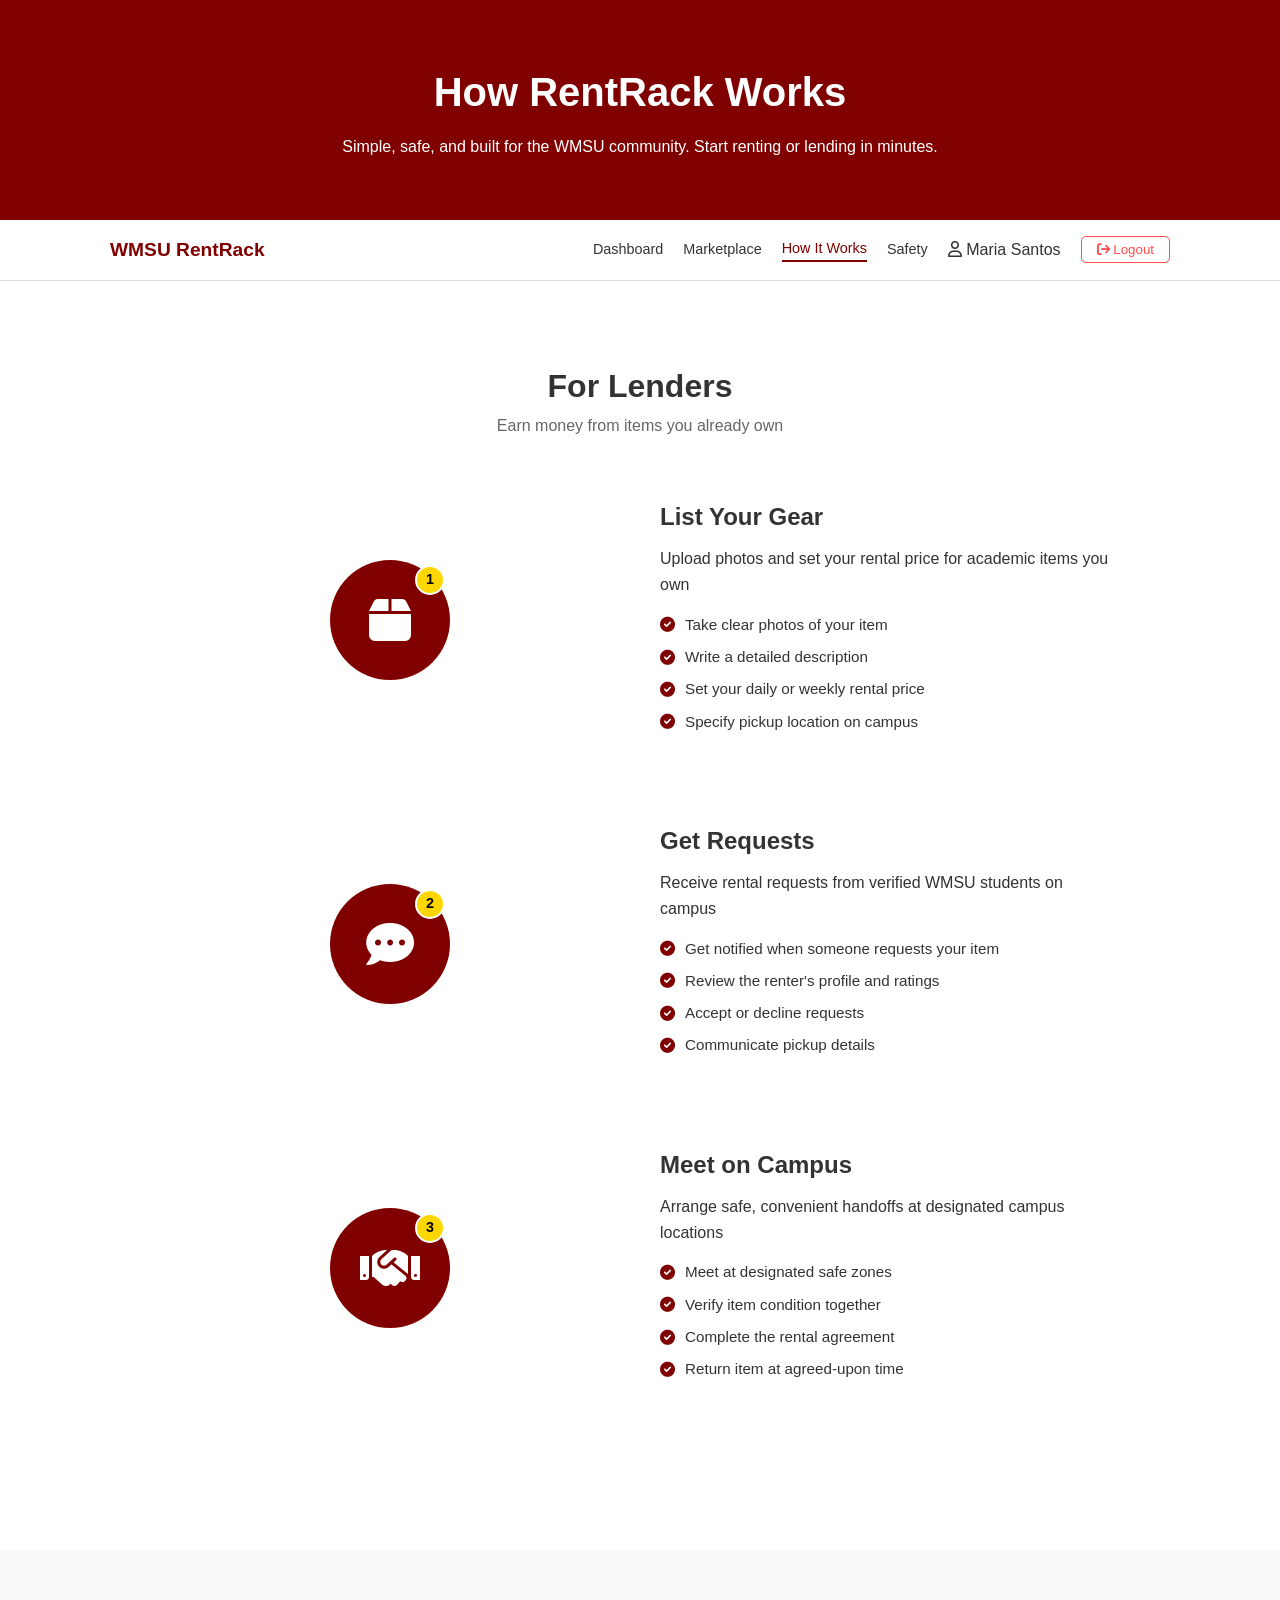
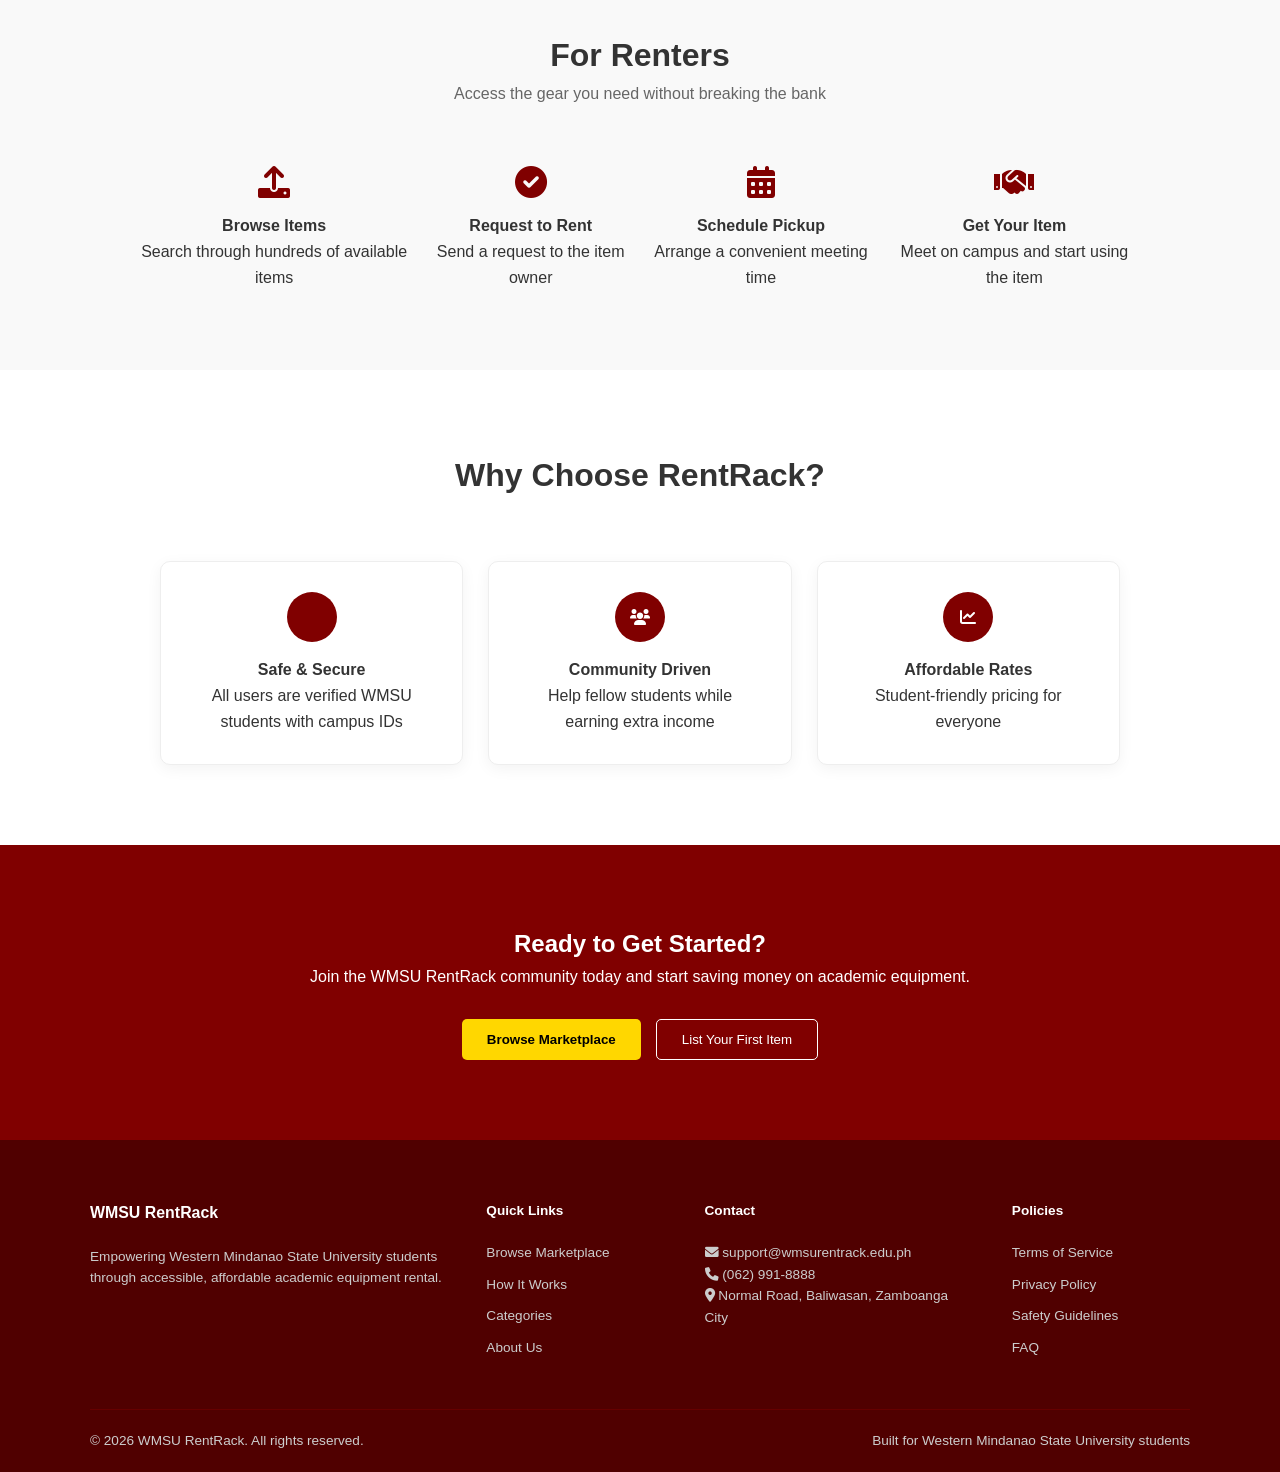
==== howitworks.html @ 35ff80a9 "Add files via upload" ====
<!DOCTYPE html>
<html lang="en">
<head>
    <meta charset="UTF-8">
    <meta name="viewport" content="width=device-width, initial-scale=1.0">
    <title>WMSU RentRack - How It Works</title>
    <link rel="stylesheet" href="howitworks.css">
    <link rel="stylesheet" href="https://cdnjs.cloudflare.com/ajax/libs/font-awesome/6.0.0/css/all.min.css">
</head>
<body>

    <header class="hero">
        <h1>How RentRack Works</h1>
        <p>Simple, safe, and built for the WMSU community. Start renting or lending in minutes.</p>
    </header>

    <nav class="navbar">
        <div class="nav-container">
            <span class="logo">WMSU RentRack</span>
            <div class="nav-links">
                <a href="#">Dashboard</a>
                <a href="#">Marketplace</a>
                <a href="#" class="active">How It Works</a>
                <a href="#">Safety</a>
                <span class="user-info"><i class="fa-regular fa-user"></i> Maria Santos</span>
                <button class="logout-btn"><i class="fa-solid fa-arrow-right-from-bracket"></i> Logout</button>
            </div>
        </div>
    </nav>

    <section class="section-container">
        <div class="section-header">
            <h2>For Lenders</h2>
            <p>Earn money from items you already own</p>
        </div>

        <div class="step-row">
            <div class="step-icon-container">
                <div class="circle-icon maroon">
                    <i class="fa-solid fa-box"></i>
                    <span class="step-number">1</span>
                </div>
            </div>
            <div class="step-content">
                <h3>List Your Gear</h3>
                <p>Upload photos and set your rental price for academic items you own</p>
                <ul class="check-list">
                    <li><i class="fa-solid fa-circle-check"></i> Take clear photos of your item</li>
                    <li><i class="fa-solid fa-circle-check"></i> Write a detailed description</li>
                    <li><i class="fa-solid fa-circle-check"></i> Set your daily or weekly rental price</li>
                    <li><i class="fa-solid fa-circle-check"></i> Specify pickup location on campus</li>
                </ul>
            </div>
        </div>

        <div class="step-row reverse">
            <div class="step-content">
                <h3>Get Requests</h3>
                <p>Receive rental requests from verified WMSU students on campus</p>
                <ul class="check-list">
                    <li><i class="fa-solid fa-circle-check"></i> Get notified when someone requests your item</li>
                    <li><i class="fa-solid fa-circle-check"></i> Review the renter's profile and ratings</li>
                    <li><i class="fa-solid fa-circle-check"></i> Accept or decline requests</li>
                    <li><i class="fa-solid fa-circle-check"></i> Communicate pickup details</li>
                </ul>
            </div>
            <div class="step-icon-container">
                <div class="circle-icon maroon">
                    <i class="fa-solid fa-comment-dots"></i>
                    <span class="step-number">2</span>
                </div>
            </div>
        </div>

        <div class="step-row">
            <div class="step-icon-container">
                <div class="circle-icon maroon">
                    <i class="fa-solid fa-handshake"></i>
                    <span class="step-number">3</span>
                </div>
            </div>
            <div class="step-content">
                <h3>Meet on Campus</h3>
                <p>Arrange safe, convenient handoffs at designated campus locations</p>
                <ul class="check-list">
                    <li><i class="fa-solid fa-circle-check"></i> Meet at designated safe zones</li>
                    <li><i class="fa-solid fa-circle-check"></i> Verify item condition together</li>
                    <li><i class="fa-solid fa-circle-check"></i> Complete the rental agreement</li>
                    <li><i class="fa-solid fa-circle-check"></i> Return item at agreed-upon time</li>
                </ul>
            </div>
        </div>
    </section>

    <section class="section-container gray-bg">
        <div class="section-header">
            <h2>For Renters</h2>
            <p>Access the gear you need without breaking the bank</p>
        </div>
        <div class="renter-steps">
            <div class="renter-step">
                <i class="fa-solid fa-upload maroon-text"></i>
                <h4>Browse Items</h4>
                <p>Search through hundreds of available items</p>
            </div>
            <div class="renter-step">
                <i class="fa-solid fa-circle-check maroon-text"></i>
                <h4>Request to Rent</h4>
                <p>Send a request to the item owner</p>
            </div>
            <div class="renter-step">
                <i class="fa-solid fa-calendar-days maroon-text"></i>
                <h4>Schedule Pickup</h4>
                <p>Arrange a convenient meeting time</p>
            </div>
            <div class="renter-step">
                <i class="fa-solid fa-handshake maroon-text"></i>
                <h4>Get Your Item</h4>
                <p>Meet on campus and start using the item</p>
            </div>
        </div>
    </section>

    <section class="section-container">
        <div class="section-header">
            <h2>Why Choose RentRack?</h2>
        </div>
        <div class="feature-cards">
            <div class="card">
                <div class="card-icon"><i class="fa-solid fa-shield-halved"></i></div>
                <h4>Safe & Secure</h4>
                <p>All users are verified WMSU students with campus IDs</p>
            </div>
            <div class="card">
                <div class="card-icon"><i class="fa-solid fa-users"></i></div>
                <h4>Community Driven</h4>
                <p>Help fellow students while earning extra income</p>
            </div>
            <div class="card">
                <div class="card-icon"><i class="fa-solid fa-chart-line"></i></div>
                <h4>Affordable Rates</h4>
                <p>Student-friendly pricing for everyone</p>
            </div>
        </div>
    </section>

    <section class="cta-section">
        <h2>Ready to Get Started?</h2>
        <p>Join the WMSU RentRack community today and start saving money on academic equipment.</p>
        <div class="cta-buttons">
            <button class="btn-gold">Browse Marketplace</button>
            <button class="btn-outline">List Your First Item</button>
        </div>
    </section>

    <footer class="footer">
        <div class="footer-grid">
            <div class="footer-col">
                <h3>WMSU RentRack</h3>
                <p>Empowering Western Mindanao State University students through accessible, affordable academic equipment rental.</p>
            </div>
            <div class="footer-col">
                <h4>Quick Links</h4>
                <ul>
                    <li><a href="#">Browse Marketplace</a></li>
                    <li><a href="#">How It Works</a></li>
                    <li><a href="#">Categories</a></li>
                    <li><a href="#">About Us</a></li>
                </ul>
            </div>
            <div class="footer-col">
                <h4>Contact</h4>
                <p><i class="fa-solid fa-envelope"></i> support@wmsurentrack.edu.ph</p>
                <p><i class="fa-solid fa-phone"></i> (062) 991-8888</p>
                <p><i class="fa-solid fa-location-dot"></i> Normal Road, Baliwasan, Zamboanga City</p>
            </div>
            <div class="footer-col">
                <h4>Policies</h4>
                <ul>
                    <li><a href="#">Terms of Service</a></li>
                    <li><a href="#">Privacy Policy</a></li>
                    <li><a href="#">Safety Guidelines</a></li>
                    <li><a href="#">FAQ</a></li>
                </ul>
            </div>
        </div>
        <div class="footer-bottom">
            <p>&copy; 2026 WMSU RentRack. All rights reserved.</p>
            <p>Built for Western Mindanao State University students</p>
        </div>
    </footer>

</body>
</html>
---- howitworks.css ----
/* General Reset */
* {
    margin: 0;
    padding: 0;
    box-sizing: border-box;
    font-family: 'Segoe UI', Tahoma, Geneva, Verdana, sans-serif;
}

:root {
    --maroon: #800000;
    --gold: #FFD700;
    --light-gray: #f9f9f9;
    --text-dark: #333;
    --text-muted: #666;
}

body {
    background-color: #fff;
    color: var(--text-dark);
    line-height: 1.6;
}

/* Hero Section */
.hero {
    background-color: var(--maroon);
    color: white;
    text-align: center;
    padding: 60px 20px;
}

.hero h1 {
    font-size: 2.5rem;
    margin-bottom: 10px;
}

/* Navbar */
.navbar {
    background: white;
    border-bottom: 1px solid #ddd;
    padding: 15px 0;
    position: sticky;
    top: 0;
    z-index: 1000;
}

.nav-container {
    max-width: 1100px;
    margin: 0 auto;
    display: flex;
    justify-content: space-between;
    align-items: center;
    padding: 0 20px;
}

.logo {
    color: var(--maroon);
    font-weight: bold;
    font-size: 1.2rem;
}

.nav-links {
    display: flex;
    align-items: center;
    gap: 20px;
}

.nav-links a {
    text-decoration: none;
    color: var(--text-dark);
    font-size: 0.9rem;
}

.nav-links a.active {
    color: var(--maroon);
    border-bottom: 2px solid var(--maroon);
}

.logout-btn {
    border: 1px solid #ff4d4d;
    color: #ff4d4d;
    background: none;
    padding: 5px 15px;
    border-radius: 5px;
    cursor: pointer;
}

/* Section Styling */
.section-container {
    max-width: 1000px;
    margin: 0 auto;
    padding: 80px 20px;
}

.section-header {
    text-align: center;
    margin-bottom: 60px;
}

.section-header h2 {
    font-size: 2rem;
    color: var(--text-dark);
}

.section-header p {
    color: var(--text-muted);
}

/* Step Rows (Lenders) */
.step-row {
    display: flex;
    align-items: center;
    justify-content: space-between;
    margin-bottom: 80px;
    gap: 40px;
}

.step-row.reverse {
    flex-direction: row-reverse;
}

.step-icon-container {
    flex: 1;
    display: flex;
    justify-content: center;
}

.step-content {
    flex: 1;
}

.step-content h3 {
    font-size: 1.5rem;
    margin-bottom: 10px;
}

.check-list {
    list-style: none;
    margin-top: 15px;
}

.check-list li {
    margin-bottom: 8px;
    display: flex;
    align-items: center;
    gap: 10px;
    font-size: 0.95rem;
}

.check-list i {
    color: var(--maroon);
}

/* Circle Icons */
.circle-icon {
    width: 120px;
    height: 120px;
    border-radius: 50%;
    display: flex;
    align-items: center;
    justify-content: center;
    position: relative;
    color: white;
    font-size: 3rem;
}

.maroon { background-color: var(--maroon); }

.step-number {
    position: absolute;
    top: 5px;
    right: 5px;
    background: var(--gold);
    color: black;
    width: 30px;
    height: 30px;
    border-radius: 50%;
    display: flex;
    align-items: center;
    justify-content: center;
    font-weight: bold;
    font-size: 0.9rem;
    border: 2px solid white;
}

/* For Renters Grid */
.gray-bg { background-color: var(--light-gray); max-width: 100%; }

.renter-steps {
    display: flex;
    justify-content: space-between;
    max-width: 1000px;
    margin: 0 auto;
    gap: 20px;
    text-align: center;
}

.renter-step i {
    font-size: 2rem;
    margin-bottom: 15px;
}

.maroon-text { color: var(--maroon); }

/* Why Choose Cards */
.feature-cards {
    display: flex;
    gap: 25px;
    justify-content: center;
}

.card {
    background: white;
    padding: 30px;
    border-radius: 10px;
    box-shadow: 0 4px 15px rgba(0,0,0,0.05);
    text-align: center;
    flex: 1;
    border: 1px solid #eee;
}

.card-icon {
    background: var(--maroon);
    color: white;
    width: 50px;
    height: 50px;
    border-radius: 50%;
    display: flex;
    align-items: center;
    justify-content: center;
    margin: 0 auto 15px;
}

/* CTA Section */
.cta-section {
    background-color: var(--maroon);
    color: white;
    text-align: center;
    padding: 80px 20px;
}

.cta-buttons {
    margin-top: 30px;
    display: flex;
    justify-content: center;
    gap: 15px;
}

.btn-gold {
    background-color: var(--gold);
    border: none;
    padding: 12px 25px;
    font-weight: bold;
    border-radius: 5px;
    cursor: pointer;
}

.btn-outline {
    background: none;
    border: 1px solid white;
    color: white;
    padding: 12px 25px;
    border-radius: 5px;
    cursor: pointer;
}

/* Footer */
.footer {
    background-color: #500000;
    color: #ccc;
    padding: 60px 20px 20px;
    font-size: 0.85rem;
}

.footer-grid {
    max-width: 1100px;
    margin: 0 auto;
    display: grid;
    grid-template-columns: 2fr 1fr 1.5fr 1fr;
    gap: 40px;
    margin-bottom: 40px;
}

.footer-col h3, .footer-col h4 {
    color: white;
    margin-bottom: 20px;
}

.footer-col ul { list-style: none; }
.footer-col ul li { margin-bottom: 10px; }
.footer-col a { color: #ccc; text-decoration: none; }

.footer-bottom {
    border-top: 1px solid #660000;
    padding-top: 20px;
    text-align: left;
    max-width: 1100px;
    margin: 0 auto;
    display: flex;
    justify-content: space-between;
}
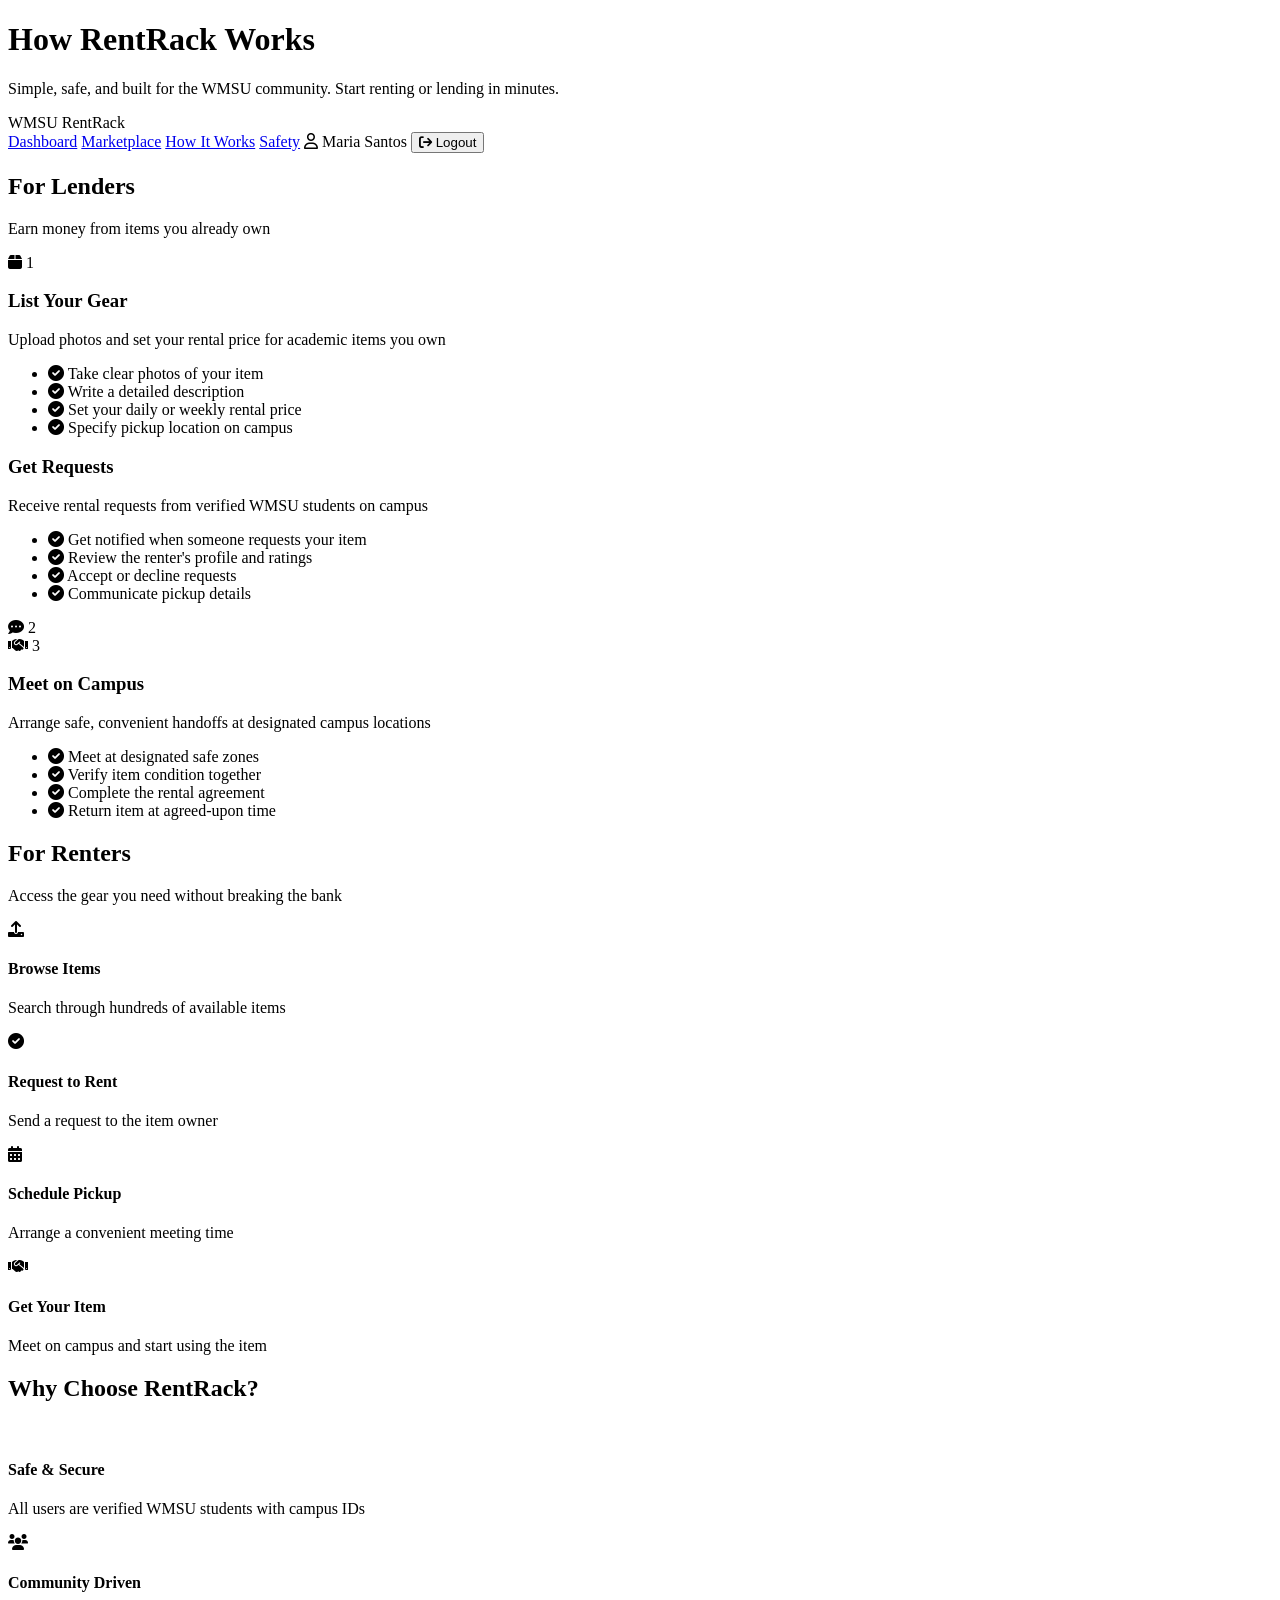
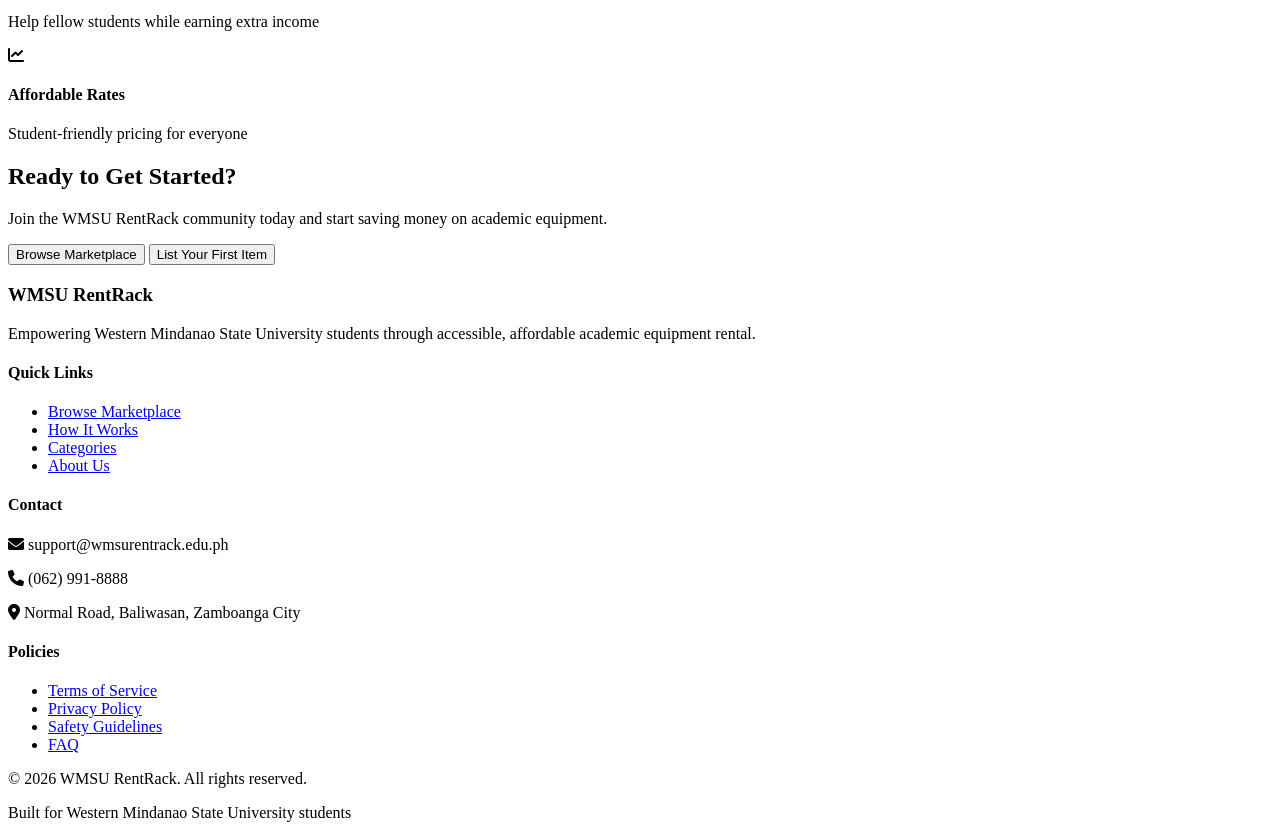
==== commit 5c359dd4: "Preliminary Version." ====
--- a/howitworks.html
+++ b/howitworks.html
@@ -1,194 +1,194 @@
-<!DOCTYPE html>
-<html lang="en">
-<head>
-    <meta charset="UTF-8">
-    <meta name="viewport" content="width=device-width, initial-scale=1.0">
-    <title>WMSU RentRack - How It Works</title>
-    <link rel="stylesheet" href="howitworks.css">
-    <link rel="stylesheet" href="https://cdnjs.cloudflare.com/ajax/libs/font-awesome/6.0.0/css/all.min.css">
-</head>
-<body>
-
-    <header class="hero">
-        <h1>How RentRack Works</h1>
-        <p>Simple, safe, and built for the WMSU community. Start renting or lending in minutes.</p>
-    </header>
-
-    <nav class="navbar">
-        <div class="nav-container">
-            <span class="logo">WMSU RentRack</span>
-            <div class="nav-links">
-                <a href="#">Dashboard</a>
-                <a href="#">Marketplace</a>
-                <a href="#" class="active">How It Works</a>
-                <a href="#">Safety</a>
-                <span class="user-info"><i class="fa-regular fa-user"></i> Maria Santos</span>
-                <button class="logout-btn"><i class="fa-solid fa-arrow-right-from-bracket"></i> Logout</button>
-            </div>
-        </div>
-    </nav>
-
-    <section class="section-container">
-        <div class="section-header">
-            <h2>For Lenders</h2>
-            <p>Earn money from items you already own</p>
-        </div>
-
-        <div class="step-row">
-            <div class="step-icon-container">
-                <div class="circle-icon maroon">
-                    <i class="fa-solid fa-box"></i>
-                    <span class="step-number">1</span>
-                </div>
-            </div>
-            <div class="step-content">
-                <h3>List Your Gear</h3>
-                <p>Upload photos and set your rental price for academic items you own</p>
-                <ul class="check-list">
-                    <li><i class="fa-solid fa-circle-check"></i> Take clear photos of your item</li>
-                    <li><i class="fa-solid fa-circle-check"></i> Write a detailed description</li>
-                    <li><i class="fa-solid fa-circle-check"></i> Set your daily or weekly rental price</li>
-                    <li><i class="fa-solid fa-circle-check"></i> Specify pickup location on campus</li>
-                </ul>
-            </div>
-        </div>
-
-        <div class="step-row reverse">
-            <div class="step-content">
-                <h3>Get Requests</h3>
-                <p>Receive rental requests from verified WMSU students on campus</p>
-                <ul class="check-list">
-                    <li><i class="fa-solid fa-circle-check"></i> Get notified when someone requests your item</li>
-                    <li><i class="fa-solid fa-circle-check"></i> Review the renter's profile and ratings</li>
-                    <li><i class="fa-solid fa-circle-check"></i> Accept or decline requests</li>
-                    <li><i class="fa-solid fa-circle-check"></i> Communicate pickup details</li>
-                </ul>
-            </div>
-            <div class="step-icon-container">
-                <div class="circle-icon maroon">
-                    <i class="fa-solid fa-comment-dots"></i>
-                    <span class="step-number">2</span>
-                </div>
-            </div>
-        </div>
-
-        <div class="step-row">
-            <div class="step-icon-container">
-                <div class="circle-icon maroon">
-                    <i class="fa-solid fa-handshake"></i>
-                    <span class="step-number">3</span>
-                </div>
-            </div>
-            <div class="step-content">
-                <h3>Meet on Campus</h3>
-                <p>Arrange safe, convenient handoffs at designated campus locations</p>
-                <ul class="check-list">
-                    <li><i class="fa-solid fa-circle-check"></i> Meet at designated safe zones</li>
-                    <li><i class="fa-solid fa-circle-check"></i> Verify item condition together</li>
-                    <li><i class="fa-solid fa-circle-check"></i> Complete the rental agreement</li>
-                    <li><i class="fa-solid fa-circle-check"></i> Return item at agreed-upon time</li>
-                </ul>
-            </div>
-        </div>
-    </section>
-
-    <section class="section-container gray-bg">
-        <div class="section-header">
-            <h2>For Renters</h2>
-            <p>Access the gear you need without breaking the bank</p>
-        </div>
-        <div class="renter-steps">
-            <div class="renter-step">
-                <i class="fa-solid fa-upload maroon-text"></i>
-                <h4>Browse Items</h4>
-                <p>Search through hundreds of available items</p>
-            </div>
-            <div class="renter-step">
-                <i class="fa-solid fa-circle-check maroon-text"></i>
-                <h4>Request to Rent</h4>
-                <p>Send a request to the item owner</p>
-            </div>
-            <div class="renter-step">
-                <i class="fa-solid fa-calendar-days maroon-text"></i>
-                <h4>Schedule Pickup</h4>
-                <p>Arrange a convenient meeting time</p>
-            </div>
-            <div class="renter-step">
-                <i class="fa-solid fa-handshake maroon-text"></i>
-                <h4>Get Your Item</h4>
-                <p>Meet on campus and start using the item</p>
-            </div>
-        </div>
-    </section>
-
-    <section class="section-container">
-        <div class="section-header">
-            <h2>Why Choose RentRack?</h2>
-        </div>
-        <div class="feature-cards">
-            <div class="card">
-                <div class="card-icon"><i class="fa-solid fa-shield-halved"></i></div>
-                <h4>Safe & Secure</h4>
-                <p>All users are verified WMSU students with campus IDs</p>
-            </div>
-            <div class="card">
-                <div class="card-icon"><i class="fa-solid fa-users"></i></div>
-                <h4>Community Driven</h4>
-                <p>Help fellow students while earning extra income</p>
-            </div>
-            <div class="card">
-                <div class="card-icon"><i class="fa-solid fa-chart-line"></i></div>
-                <h4>Affordable Rates</h4>
-                <p>Student-friendly pricing for everyone</p>
-            </div>
-        </div>
-    </section>
-
-    <section class="cta-section">
-        <h2>Ready to Get Started?</h2>
-        <p>Join the WMSU RentRack community today and start saving money on academic equipment.</p>
-        <div class="cta-buttons">
-            <button class="btn-gold">Browse Marketplace</button>
-            <button class="btn-outline">List Your First Item</button>
-        </div>
-    </section>
-
-    <footer class="footer">
-        <div class="footer-grid">
-            <div class="footer-col">
-                <h3>WMSU RentRack</h3>
-                <p>Empowering Western Mindanao State University students through accessible, affordable academic equipment rental.</p>
-            </div>
-            <div class="footer-col">
-                <h4>Quick Links</h4>
-                <ul>
-                    <li><a href="#">Browse Marketplace</a></li>
-                    <li><a href="#">How It Works</a></li>
-                    <li><a href="#">Categories</a></li>
-                    <li><a href="#">About Us</a></li>
-                </ul>
-            </div>
-            <div class="footer-col">
-                <h4>Contact</h4>
-                <p><i class="fa-solid fa-envelope"></i> support@wmsurentrack.edu.ph</p>
-                <p><i class="fa-solid fa-phone"></i> (062) 991-8888</p>
-                <p><i class="fa-solid fa-location-dot"></i> Normal Road, Baliwasan, Zamboanga City</p>
-            </div>
-            <div class="footer-col">
-                <h4>Policies</h4>
-                <ul>
-                    <li><a href="#">Terms of Service</a></li>
-                    <li><a href="#">Privacy Policy</a></li>
-                    <li><a href="#">Safety Guidelines</a></li>
-                    <li><a href="#">FAQ</a></li>
-                </ul>
-            </div>
-        </div>
-        <div class="footer-bottom">
-            <p>&copy; 2026 WMSU RentRack. All rights reserved.</p>
-            <p>Built for Western Mindanao State University students</p>
-        </div>
-    </footer>
-
-</body>
+<!DOCTYPE html>
+<html lang="en">
+<head>
+    <meta charset="UTF-8">
+    <meta name="viewport" content="width=device-width, initial-scale=1.0">
+    <title>WMSU RentRack - How It Works</title>
+    <link rel="stylesheet" href="css/howitworks.css">
+    <link rel="stylesheet" href="https://cdnjs.cloudflare.com/ajax/libs/font-awesome/6.0.0/css/all.min.css">
+</head>
+<body>
+
+    <header class="hero">
+        <h1>How RentRack Works</h1>
+        <p>Simple, safe, and built for the WMSU community. Start renting or lending in minutes.</p>
+    </header>
+
+    <nav class="navbar">
+        <div class="nav-container">
+            <span class="logo">WMSU RentRack</span>
+            <div class="nav-links">
+                <a href="#">Dashboard</a>
+                <a href="#">Marketplace</a>
+                <a href="howitworks.html" class="active">How It Works</a>
+                <a href="safety.html">Safety</a>
+                <span class="user-info"><i class="fa-regular fa-user"></i> Maria Santos</span>
+                <button class="logout-btn"><i class="fa-solid fa-arrow-right-from-bracket"></i> Logout</button>
+            </div>
+        </div>
+    </nav>
+
+    <section class="section-container">
+        <div class="section-header">
+            <h2>For Lenders</h2>
+            <p>Earn money from items you already own</p>
+        </div>
+
+        <div class="step-row">
+            <div class="step-icon-container">
+                <div class="circle-icon maroon">
+                    <i class="fa-solid fa-box"></i>
+                    <span class="step-number">1</span>
+                </div>
+            </div>
+            <div class="step-content">
+                <h3>List Your Gear</h3>
+                <p>Upload photos and set your rental price for academic items you own</p>
+                <ul class="check-list">
+                    <li><i class="fa-solid fa-circle-check"></i> Take clear photos of your item</li>
+                    <li><i class="fa-solid fa-circle-check"></i> Write a detailed description</li>
+                    <li><i class="fa-solid fa-circle-check"></i> Set your daily or weekly rental price</li>
+                    <li><i class="fa-solid fa-circle-check"></i> Specify pickup location on campus</li>
+                </ul>
+            </div>
+        </div>
+
+        <div class="step-row reverse">
+            <div class="step-content">
+                <h3>Get Requests</h3>
+                <p>Receive rental requests from verified WMSU students on campus</p>
+                <ul class="check-list">
+                    <li><i class="fa-solid fa-circle-check"></i> Get notified when someone requests your item</li>
+                    <li><i class="fa-solid fa-circle-check"></i> Review the renter's profile and ratings</li>
+                    <li><i class="fa-solid fa-circle-check"></i> Accept or decline requests</li>
+                    <li><i class="fa-solid fa-circle-check"></i> Communicate pickup details</li>
+                </ul>
+            </div>
+            <div class="step-icon-container">
+                <div class="circle-icon maroon">
+                    <i class="fa-solid fa-comment-dots"></i>
+                    <span class="step-number">2</span>
+                </div>
+            </div>
+        </div>
+
+        <div class="step-row">
+            <div class="step-icon-container">
+                <div class="circle-icon maroon">
+                    <i class="fa-solid fa-handshake"></i>
+                    <span class="step-number">3</span>
+                </div>
+            </div>
+            <div class="step-content">
+                <h3>Meet on Campus</h3>
+                <p>Arrange safe, convenient handoffs at designated campus locations</p>
+                <ul class="check-list">
+                    <li><i class="fa-solid fa-circle-check"></i> Meet at designated safe zones</li>
+                    <li><i class="fa-solid fa-circle-check"></i> Verify item condition together</li>
+                    <li><i class="fa-solid fa-circle-check"></i> Complete the rental agreement</li>
+                    <li><i class="fa-solid fa-circle-check"></i> Return item at agreed-upon time</li>
+                </ul>
+            </div>
+        </div>
+    </section>
+
+    <section class="section-container gray-bg">
+        <div class="section-header">
+            <h2>For Renters</h2>
+            <p>Access the gear you need without breaking the bank</p>
+        </div>
+        <div class="renter-steps">
+            <div class="renter-step">
+                <i class="fa-solid fa-upload maroon-text"></i>
+                <h4>Browse Items</h4>
+                <p>Search through hundreds of available items</p>
+            </div>
+            <div class="renter-step">
+                <i class="fa-solid fa-circle-check maroon-text"></i>
+                <h4>Request to Rent</h4>
+                <p>Send a request to the item owner</p>
+            </div>
+            <div class="renter-step">
+                <i class="fa-solid fa-calendar-days maroon-text"></i>
+                <h4>Schedule Pickup</h4>
+                <p>Arrange a convenient meeting time</p>
+            </div>
+            <div class="renter-step">
+                <i class="fa-solid fa-handshake maroon-text"></i>
+                <h4>Get Your Item</h4>
+                <p>Meet on campus and start using the item</p>
+            </div>
+        </div>
+    </section>
+
+    <section class="section-container">
+        <div class="section-header">
+            <h2>Why Choose RentRack?</h2>
+        </div>
+        <div class="feature-cards">
+            <div class="card">
+                <div class="card-icon"><i class="fa-solid fa-shield-halved"></i></div>
+                <h4>Safe & Secure</h4>
+                <p>All users are verified WMSU students with campus IDs</p>
+            </div>
+            <div class="card">
+                <div class="card-icon"><i class="fa-solid fa-users"></i></div>
+                <h4>Community Driven</h4>
+                <p>Help fellow students while earning extra income</p>
+            </div>
+            <div class="card">
+                <div class="card-icon"><i class="fa-solid fa-chart-line"></i></div>
+                <h4>Affordable Rates</h4>
+                <p>Student-friendly pricing for everyone</p>
+            </div>
+        </div>
+    </section>
+
+    <section class="cta-section">
+        <h2>Ready to Get Started?</h2>
+        <p>Join the WMSU RentRack community today and start saving money on academic equipment.</p>
+        <div class="cta-buttons">
+            <button class="btn-gold">Browse Marketplace</button>
+            <button class="btn-outline">List Your First Item</button>
+        </div>
+    </section>
+
+    <footer class="footer">
+        <div class="footer-grid">
+            <div class="footer-col">
+                <h3>WMSU RentRack</h3>
+                <p>Empowering Western Mindanao State University students through accessible, affordable academic equipment rental.</p>
+            </div>
+            <div class="footer-col">
+                <h4>Quick Links</h4>
+                <ul>
+                    <li><a href="#">Browse Marketplace</a></li>
+                    <li><a href="#">How It Works</a></li>
+                    <li><a href="#">Categories</a></li>
+                    <li><a href="#">About Us</a></li>
+                </ul>
+            </div>
+            <div class="footer-col">
+                <h4>Contact</h4>
+                <p><i class="fa-solid fa-envelope"></i> support@wmsurentrack.edu.ph</p>
+                <p><i class="fa-solid fa-phone"></i> (062) 991-8888</p>
+                <p><i class="fa-solid fa-location-dot"></i> Normal Road, Baliwasan, Zamboanga City</p>
+            </div>
+            <div class="footer-col">
+                <h4>Policies</h4>
+                <ul>
+                    <li><a href="#">Terms of Service</a></li>
+                    <li><a href="#">Privacy Policy</a></li>
+                    <li><a href="#">Safety Guidelines</a></li>
+                    <li><a href="#">FAQ</a></li>
+                </ul>
+            </div>
+        </div>
+        <div class="footer-bottom">
+            <p>&copy; 2026 WMSU RentRack. All rights reserved.</p>
+            <p>Built for Western Mindanao State University students</p>
+        </div>
+    </footer>
+
+</body>
 </html>
